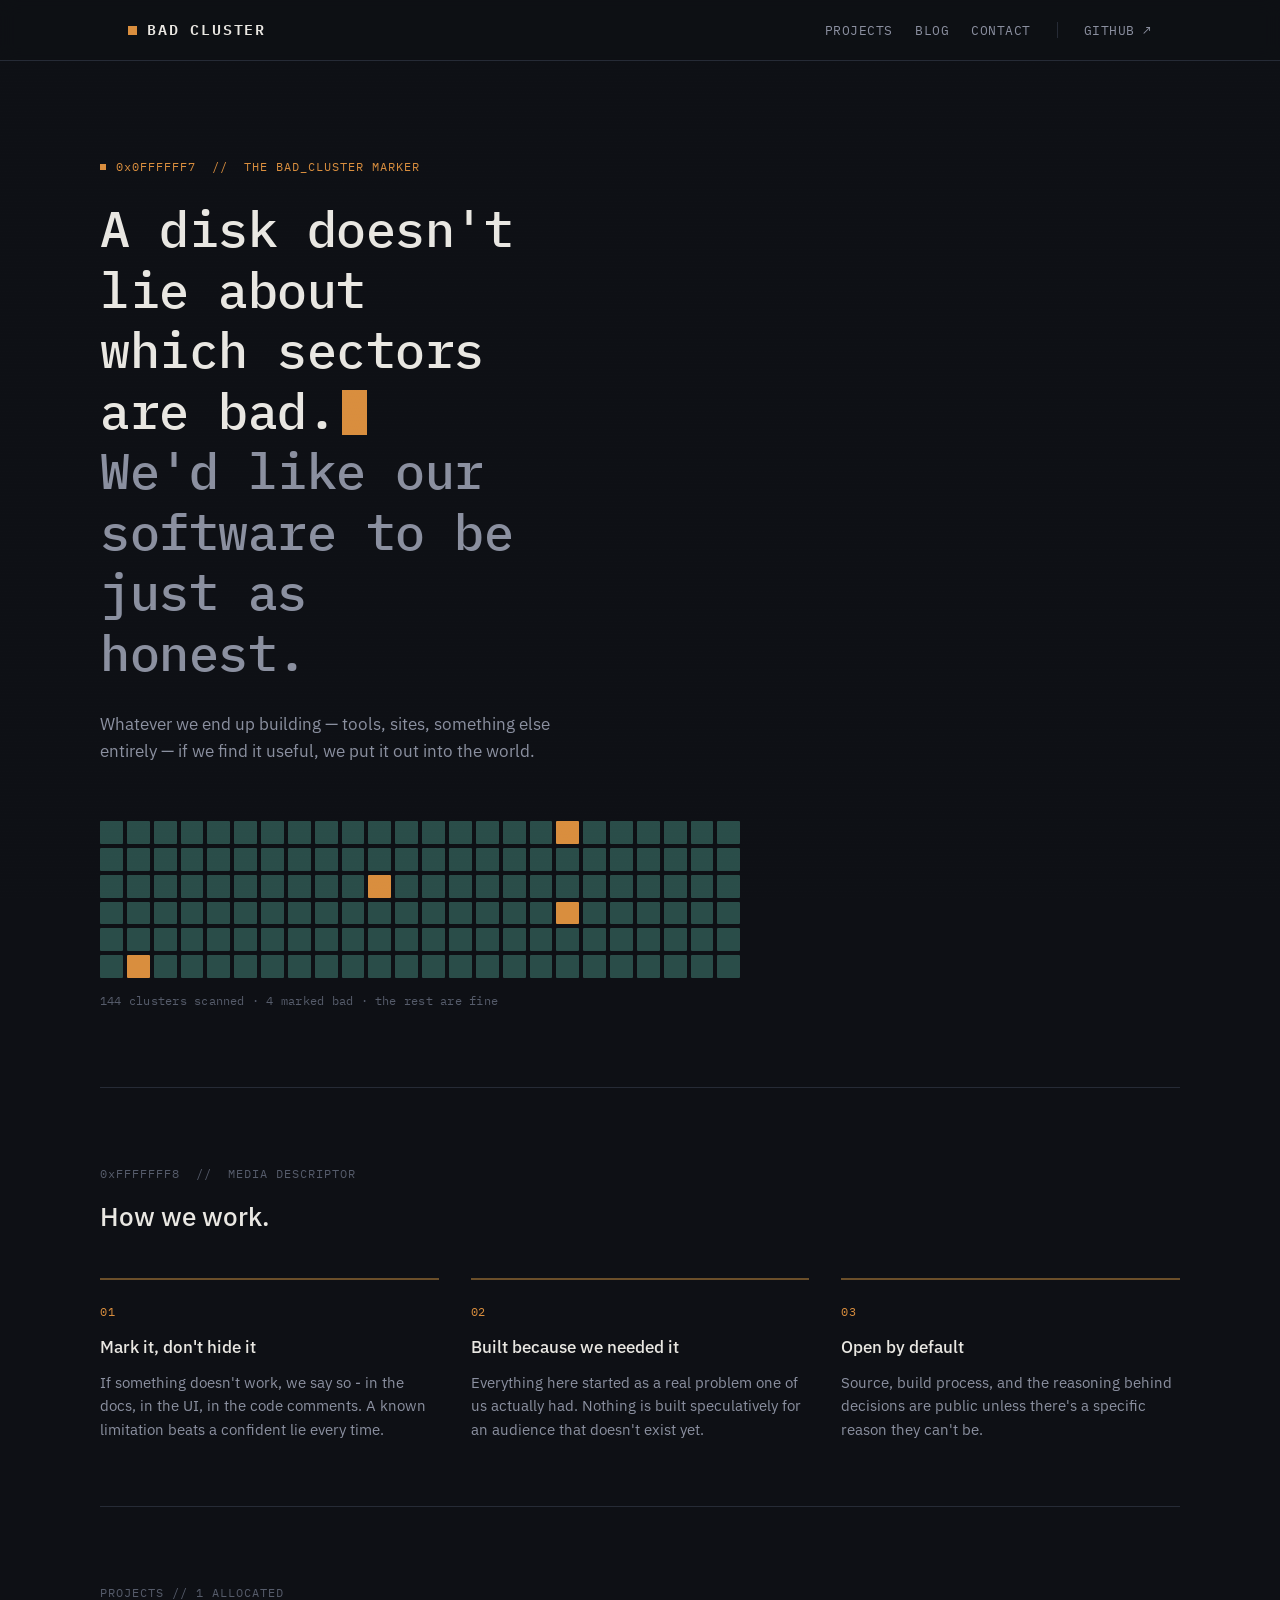
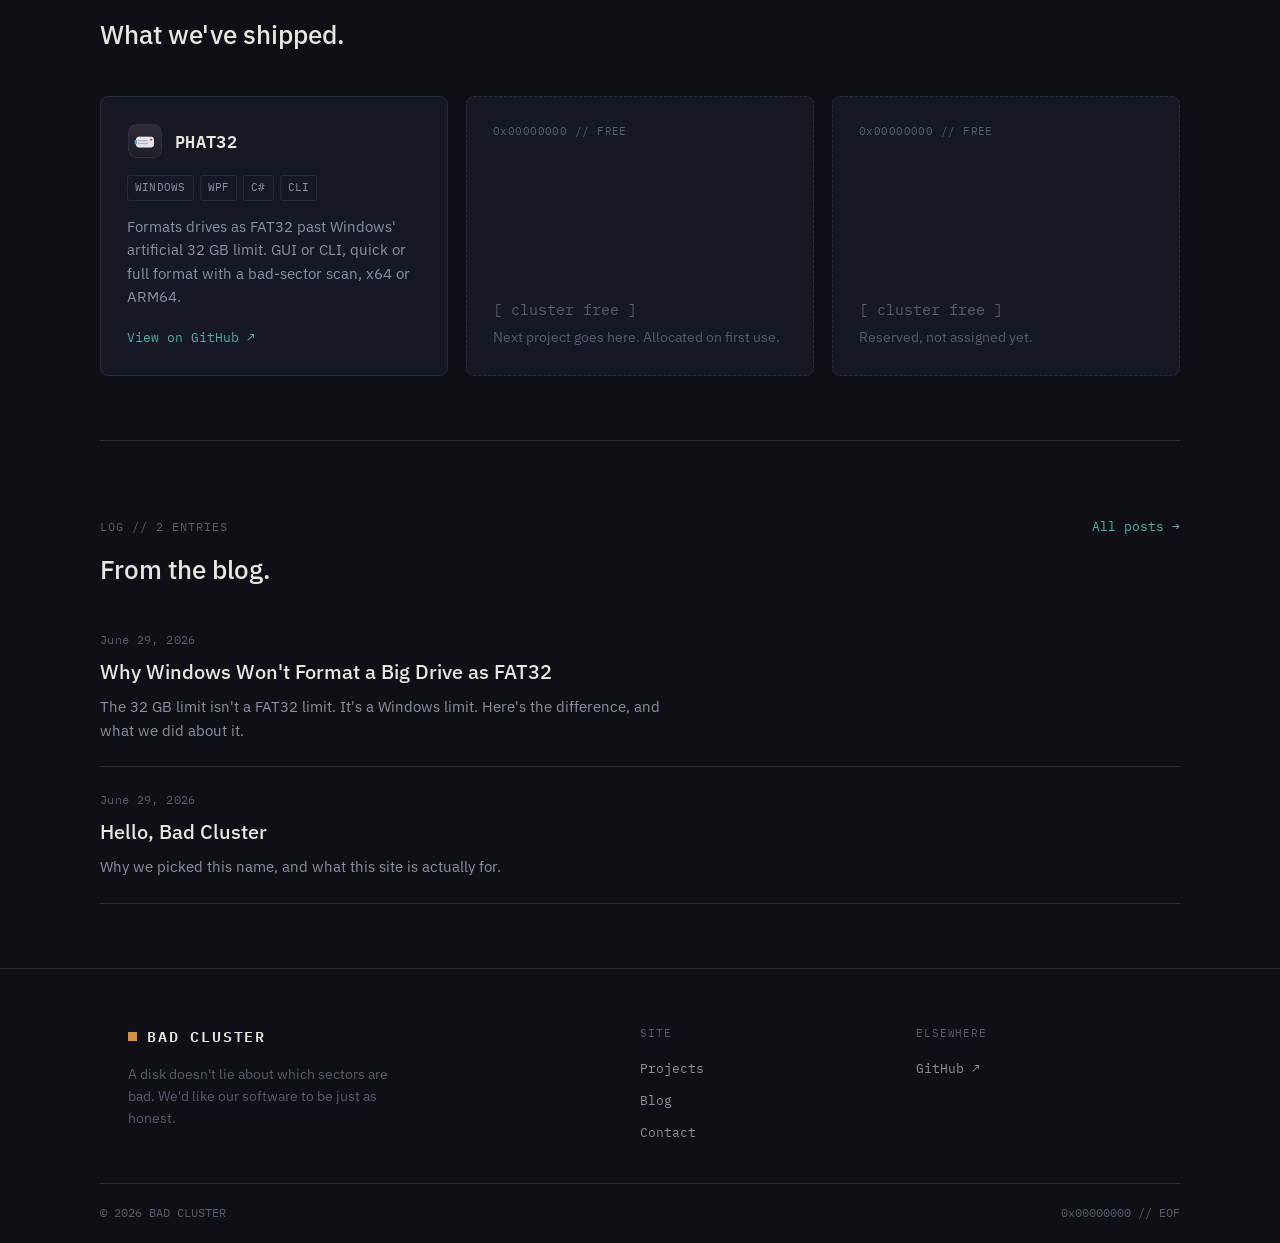
==== index.html @ 5f4e708f "Initial commit" ====
<!DOCTYPE html>
<html lang="en">
<head>
<meta charset="UTF-8">
<meta name="viewport" content="width=device-width, initial-scale=1.0">
<title>Bad Cluster</title>
<meta name="description" content="Whatever we build that turns out useful, we share with the world.">
<link rel="canonical" href="https://badcluster.dev/">
<link rel="icon" href="/assets/phat32-icon.png">
<link rel="stylesheet" href="/styles.css">
<link rel="preconnect" href="https://fonts.googleapis.com">
<link rel="preconnect" href="https://fonts.gstatic.com" crossorigin>
<link href="https://fonts.googleapis.com/css2?family=IBM+Plex+Mono:wght@400;500;600&family=IBM+Plex+Sans:wght@400;500;600&display=swap" rel="stylesheet">
</head>
<body>
<header>
  <div class="header-inner">
    <a class="wordmark" href="/"><span class="dot" aria-hidden="true"></span>BAD CLUSTER</a>
    <button class="nav-toggle" id="navToggle" aria-expanded="false" aria-controls="primaryNav">MENU</button>
    <nav class="nav" id="primaryNav">
      <div class="nav-links">
        <a class="nav-link" href="/#projects">PROJECTS</a>
        <a class="nav-link" href="/blog/">BLOG</a>
        <a class="nav-link" href="/contact/">CONTACT</a>
      </div>
      <div class="nav-divider" aria-hidden="true"></div>
      <a class="nav-link" href="https://github.com/arelas" target="_blank" rel="noopener">GITHUB &#8599;</a>
    </nav>
  </div>
</header>
<script>
  document.getElementById('navToggle').addEventListener('click', function () {
    var nav = document.getElementById('primaryNav');
    var open = nav.classList.toggle('is-open');
    this.setAttribute('aria-expanded', open ? 'true' : 'false');
  });
</script>
<main>

<section class="hero wrap">
  <p class="eyebrow">0x0FFFFFF7 &nbsp;//&nbsp; THE BAD_CLUSTER MARKER</p>
  <h1>A disk doesn't lie about which sectors are bad.<span class="hero-cursor" aria-hidden="true"></span><br><span class="dim">We'd like our software to be just as honest.</span></h1>
  <p class="hero-sub">Whatever we end up building &mdash; tools, sites, something else entirely &mdash; if we find it useful, we put it out into the world.</p>

  <div class="sector-grid" aria-hidden="true">
      <span class="cell"></span>
      <span class="cell"></span>
      <span class="cell"></span>
      <span class="cell"></span>
      <span class="cell"></span>
      <span class="cell"></span>
      <span class="cell"></span>
      <span class="cell"></span>
      <span class="cell"></span>
      <span class="cell"></span>
      <span class="cell"></span>
      <span class="cell"></span>
      <span class="cell"></span>
      <span class="cell"></span>
      <span class="cell"></span>
      <span class="cell"></span>
      <span class="cell"></span>
      <span class="cell bad" data-tip="0x0FFFFFF7 BAD_CLUSTER"></span>
      <span class="cell"></span>
      <span class="cell"></span>
      <span class="cell"></span>
      <span class="cell"></span>
      <span class="cell"></span>
      <span class="cell"></span>
      <span class="cell"></span>
      <span class="cell"></span>
      <span class="cell"></span>
      <span class="cell"></span>
      <span class="cell"></span>
      <span class="cell"></span>
      <span class="cell"></span>
      <span class="cell"></span>
      <span class="cell"></span>
      <span class="cell"></span>
      <span class="cell"></span>
      <span class="cell"></span>
      <span class="cell"></span>
      <span class="cell"></span>
      <span class="cell"></span>
      <span class="cell"></span>
      <span class="cell"></span>
      <span class="cell"></span>
      <span class="cell"></span>
      <span class="cell"></span>
      <span class="cell"></span>
      <span class="cell"></span>
      <span class="cell"></span>
      <span class="cell"></span>
      <span class="cell"></span>
      <span class="cell"></span>
      <span class="cell"></span>
      <span class="cell"></span>
      <span class="cell"></span>
      <span class="cell"></span>
      <span class="cell"></span>
      <span class="cell"></span>
      <span class="cell"></span>
      <span class="cell"></span>
      <span class="cell bad" data-tip="0x0FFFFFF7 BAD_CLUSTER"></span>
      <span class="cell"></span>
      <span class="cell"></span>
      <span class="cell"></span>
      <span class="cell"></span>
      <span class="cell"></span>
      <span class="cell"></span>
      <span class="cell"></span>
      <span class="cell"></span>
      <span class="cell"></span>
      <span class="cell"></span>
      <span class="cell"></span>
      <span class="cell"></span>
      <span class="cell"></span>
      <span class="cell"></span>
      <span class="cell"></span>
      <span class="cell"></span>
      <span class="cell"></span>
      <span class="cell"></span>
      <span class="cell"></span>
      <span class="cell"></span>
      <span class="cell"></span>
      <span class="cell"></span>
      <span class="cell"></span>
      <span class="cell"></span>
      <span class="cell"></span>
      <span class="cell"></span>
      <span class="cell"></span>
      <span class="cell"></span>
      <span class="cell"></span>
      <span class="cell"></span>
      <span class="cell bad" data-tip="0x0FFFFFF7 BAD_CLUSTER"></span>
      <span class="cell"></span>
      <span class="cell"></span>
      <span class="cell"></span>
      <span class="cell"></span>
      <span class="cell"></span>
      <span class="cell"></span>
      <span class="cell"></span>
      <span class="cell"></span>
      <span class="cell"></span>
      <span class="cell"></span>
      <span class="cell"></span>
      <span class="cell"></span>
      <span class="cell"></span>
      <span class="cell"></span>
      <span class="cell"></span>
      <span class="cell"></span>
      <span class="cell"></span>
      <span class="cell"></span>
      <span class="cell"></span>
      <span class="cell"></span>
      <span class="cell"></span>
      <span class="cell"></span>
      <span class="cell"></span>
      <span class="cell"></span>
      <span class="cell"></span>
      <span class="cell"></span>
      <span class="cell"></span>
      <span class="cell"></span>
      <span class="cell"></span>
      <span class="cell"></span>
      <span class="cell"></span>
      <span class="cell bad" data-tip="0x0FFFFFF7 BAD_CLUSTER"></span>
      <span class="cell"></span>
      <span class="cell"></span>
      <span class="cell"></span>
      <span class="cell"></span>
      <span class="cell"></span>
      <span class="cell"></span>
      <span class="cell"></span>
      <span class="cell"></span>
      <span class="cell"></span>
      <span class="cell"></span>
      <span class="cell"></span>
      <span class="cell"></span>
      <span class="cell"></span>
      <span class="cell"></span>
      <span class="cell"></span>
      <span class="cell"></span>
      <span class="cell"></span>
      <span class="cell"></span>
      <span class="cell"></span>
      <span class="cell"></span>
      <span class="cell"></span>
      <span class="cell"></span>
  </div>
  <p class="sector-caption">144 clusters scanned &middot; 4 marked bad &middot; the rest are fine</p>
</section>

<section class="block wrap" id="approach">
  <div class="section-head">
    <div>
      <p class="section-eyebrow">0xFFFFFFF8 &nbsp;//&nbsp; MEDIA DESCRIPTOR</p>
      <h2>How we work.</h2>
    </div>
  </div>

  <div class="principle-grid">
    <div class="principle">
      <span class="principle-marker">01</span>
      <h3>Mark it, don't hide it</h3>
      <p>If something doesn't work, we say so - in the docs, in the UI, in the code comments. A known limitation beats a confident lie every time.</p>
    </div>
    <div class="principle">
      <span class="principle-marker">02</span>
      <h3>Built because we needed it</h3>
      <p>Everything here started as a real problem one of us actually had. Nothing is built speculatively for an audience that doesn't exist yet.</p>
    </div>
    <div class="principle">
      <span class="principle-marker">03</span>
      <h3>Open by default</h3>
      <p>Source, build process, and the reasoning behind decisions are public unless there's a specific reason they can't be.</p>
    </div>
  </div>
</section>

<section class="block wrap" id="projects">
  <div class="section-head">
    <div>
      <p class="section-eyebrow">PROJECTS // 1 ALLOCATED</p>
      <h2>What we've shipped.</h2>
    </div>
  </div>

  <div class="project-grid">

    <a class="card shipped" href="https://github.com/arelas/Phat32" target="_blank" rel="noopener">
      <div class="card-top">
        <img class="card-icon" src="/assets/phat32-icon.png" alt="">
        <span class="card-title">PHAT32</span>
      </div>
      <div class="tags">
        <span class="tag">WINDOWS</span>
        <span class="tag">WPF</span>
        <span class="tag">C#</span>
        <span class="tag">CLI</span>
      </div>
      <p class="card-desc">Formats drives as FAT32 past Windows' artificial 32&nbsp;GB limit. GUI or CLI, quick or full format with a bad-sector scan, x64 or ARM64.</p>
      <span class="card-link">View on GitHub &#8599;</span>
    </a>

    <div class="card empty">
      <span class="marker">0x00000000 // FREE</span>
      <div>
        <p class="empty-label">[ cluster free ]</p>
        <p class="empty-sub">Next project goes here. Allocated on first use.</p>
      </div>
    </div>

    <div class="card empty">
      <span class="marker">0x00000000 // FREE</span>
      <div>
        <p class="empty-label">[ cluster free ]</p>
        <p class="empty-sub">Reserved, not assigned yet.</p>
      </div>
    </div>

  </div>
</section>

<section class="block wrap">
  <div class="section-head">
    <div>
      <p class="section-eyebrow">LOG // 2 ENTRIES</p>
      <h2>From the blog.</h2>
    </div>
    <a class="section-link" href="/blog/">All posts &#8594;</a>
  </div>
  <div class="post-list">
      <a class="post-item" href="/blog/fat32-32gb-limit/">
        <span class="post-meta">June 29, 2026</span>
        <span class="post-item-title">Why Windows Won't Format a Big Drive as FAT32</span>
        <span class="post-item-summary">The 32 GB limit isn't a FAT32 limit. It's a Windows limit. Here's the difference, and what we did about it.</span>
      </a>

      <a class="post-item" href="/blog/hello-bad-cluster/">
        <span class="post-meta">June 29, 2026</span>
        <span class="post-item-title">Hello, Bad Cluster</span>
        <span class="post-item-summary">Why we picked this name, and what this site is actually for.</span>
      </a>
  </div>
</section>

</main>
<footer>
  <div class="wrap footer-grid">
    <div class="footer-brand">
      <a class="wordmark" href="/"><span class="dot" aria-hidden="true"></span>BAD CLUSTER</a>
      <p class="footer-tagline">A disk doesn't lie about which sectors are bad. We'd like our software to be just as honest.</p>
    </div>
    <div class="footer-col">
      <p class="footer-col-head">SITE</p>
      <a href="/#projects">Projects</a>
      <a href="/blog/">Blog</a>
      <a href="/contact/">Contact</a>
    </div>
    <div class="footer-col">
      <p class="footer-col-head">ELSEWHERE</p>
      <a href="https://github.com/arelas" target="_blank" rel="noopener">GitHub &#8599;</a>
    </div>
  </div>
  <div class="wrap footer-bottom">
    <span>&copy; 2026 BAD CLUSTER</span>
    <span class="footer-marker">0x00000000 // EOF</span>
  </div>
</footer>
</body>
</html>
---- styles.css ----
:root {
  --bg-void: #0E1015;
  --bg-panel: #161922;
  --bg-panel-2: #1C2029;
  --ink: #E9E7E2;
  --ink-dim: #8B90A0;
  --ink-faint: #565C6B;
  --accent-copper: #D98E3E;
  --accent-copper-dim: #6B4F2A;
  --accent-teal: #46B3A6;
  --accent-teal-dim: #2A4D49;
  --line: #262B36;
  --mono: 'IBM Plex Mono', ui-monospace, monospace;
  --sans: 'IBM Plex Sans', system-ui, sans-serif;
}

* { box-sizing: border-box; }
html { scroll-behavior: smooth; }

body {
  margin: 0;
  background: var(--bg-void);
  color: var(--ink);
  font-family: var(--sans);
  line-height: 1.6;
  -webkit-font-smoothing: antialiased;
  position: relative;
}

body::before {
  content: '';
  position: fixed;
  inset: 0;
  pointer-events: none;
  z-index: 1;
  background-image: repeating-linear-gradient(
    to bottom,
    rgba(255, 255, 255, 0.015) 0px,
    rgba(255, 255, 255, 0.015) 1px,
    transparent 1px,
    transparent 3px
  );
  opacity: 0.4;
}

a { color: inherit; text-decoration: none; }

a:focus-visible,
button:focus-visible,
input:focus-visible,
textarea:focus-visible,
.card:focus-visible {
  outline: 2px solid var(--accent-teal);
  outline-offset: 3px;
  border-radius: 2px;
}

.wrap {
  max-width: 1080px;
  margin: 0 auto;
  padding: 0 28px;
}

.wrap-narrow {
  max-width: 720px;
  margin: 0 auto;
  padding: 0 28px;
}

/* ---- Header --------------------------------------------------------- */

header {
  position: sticky;
  top: 0;
  z-index: 10;
  background: rgba(14, 16, 21, 0.88);
  backdrop-filter: blur(8px);
  border-bottom: 1px solid var(--line);
}

.header-inner {
  display: flex;
  align-items: center;
  justify-content: space-between;
  padding: 18px 28px;
  max-width: 1080px;
  margin: 0 auto;
}

.wordmark {
  font-family: var(--mono);
  font-weight: 600;
  font-size: 0.95rem;
  letter-spacing: 0.12em;
  display: flex;
  align-items: center;
  gap: 10px;
}

.wordmark .dot {
  width: 9px;
  height: 9px;
  background: var(--accent-copper);
  display: inline-block;
  flex-shrink: 0;
}

.nav {
  display: flex;
  align-items: center;
  gap: 26px;
}

.nav-links {
  display: flex;
  align-items: center;
  gap: 22px;
}

.nav-link {
  font-family: var(--mono);
  font-size: 0.82rem;
  color: var(--ink-dim);
  letter-spacing: 0.04em;
  transition: color 0.15s ease;
}
.nav-link:hover { color: var(--accent-teal); }
.nav-link.is-active { color: var(--ink); }

.nav-divider {
  width: 1px;
  height: 16px;
  background: var(--line);
}

/* ---- Mobile nav toggle ------------------------------------------------ */

.nav-toggle {
  display: none;
  background: none;
  border: none;
  color: var(--ink);
  font-family: var(--mono);
  font-size: 0.78rem;
  letter-spacing: 0.06em;
  cursor: pointer;
  padding: 6px 0;
}

/* ---- Hero (home) ------------------------------------------------------ */

.hero {
  padding: 96px 0 64px;
}

.eyebrow {
  font-family: var(--mono);
  font-size: 0.78rem;
  letter-spacing: 0.08em;
  color: var(--accent-copper);
  margin: 0 0 22px;
  display: flex;
  align-items: center;
  gap: 10px;
}
.eyebrow::before {
  content: '';
  width: 6px;
  height: 6px;
  background: var(--accent-copper);
  display: inline-block;
}

h1 {
  font-family: var(--mono);
  font-weight: 500;
  font-size: clamp(1.9rem, 4.4vw, 3.1rem);
  line-height: 1.22;
  letter-spacing: -0.01em;
  margin: 0 0 28px;
  max-width: 14ch;
}

h1 .dim { color: var(--ink-dim); }

.hero-cursor {
  display: inline-block;
  width: 0.5em;
  height: 0.9em;
  background: var(--accent-copper);
  margin-left: 6px;
  vertical-align: -0.12em;
  animation: blink 1.1s steps(1) infinite;
}

@keyframes blink {
  0%, 49% { opacity: 1; }
  50%, 100% { opacity: 0; }
}

.hero-sub {
  font-size: 1.05rem;
  color: var(--ink-dim);
  max-width: 46ch;
  margin: 0 0 56px;
}

/* ---- Page hero (blog / contact - smaller, no sector grid) ------------- */

.page-hero {
  padding: 64px 0 16px;
}

.page-hero h1 {
  font-size: clamp(1.7rem, 3.6vw, 2.4rem);
  max-width: 22ch;
  margin-bottom: 14px;
}

.page-hero .hero-sub {
  margin-bottom: 0;
  max-width: 56ch;
}

/* ---- Sector grid (signature element) ---------------------------------- */

.sector-grid {
  display: grid;
  grid-template-columns: repeat(24, 1fr);
  gap: 4px;
  max-width: 640px;
}

.cell {
  aspect-ratio: 1;
  background: var(--accent-teal-dim);
  border-radius: 1px;
  position: relative;
  transition: background 0.2s ease;
}

.cell.bad {
  background: var(--accent-copper);
}

.cell.bad::after {
  content: attr(data-tip);
  position: absolute;
  bottom: calc(100% + 8px);
  left: 50%;
  transform: translateX(-50%);
  background: var(--bg-panel-2);
  border: 1px solid var(--line);
  color: var(--accent-copper);
  font-family: var(--mono);
  font-size: 0.68rem;
  letter-spacing: 0.03em;
  padding: 5px 9px;
  white-space: nowrap;
  border-radius: 3px;
  opacity: 0;
  pointer-events: none;
  transition: opacity 0.15s ease;
  z-index: 5;
}

.cell.bad:hover::after,
.cell.bad:focus-visible::after {
  opacity: 1;
}

.sector-caption {
  font-family: var(--mono);
  font-size: 0.74rem;
  color: var(--ink-faint);
  margin-top: 14px;
  letter-spacing: 0.02em;
}

/* ---- Section shared ---------------------------------------------------- */

section.block {
  padding: 64px 0;
  border-top: 1px solid var(--line);
}

.section-head {
  display: flex;
  align-items: baseline;
  justify-content: space-between;
  margin-bottom: 40px;
  flex-wrap: wrap;
  gap: 12px;
}

.section-eyebrow {
  font-family: var(--mono);
  font-size: 0.78rem;
  color: var(--ink-faint);
  letter-spacing: 0.08em;
}

.section-head h2 {
  font-family: var(--sans);
  font-weight: 500;
  font-size: 1.6rem;
  margin: 6px 0 0;
  color: var(--ink);
}

.section-link {
  font-family: var(--mono);
  font-size: 0.82rem;
  color: var(--accent-teal);
  border-bottom: 1px solid transparent;
  transition: border-color 0.15s ease;
  white-space: nowrap;
}
.section-link:hover { border-color: var(--accent-teal); }

/* ---- Project cards ------------------------------------------------------ */

.project-grid {
  display: grid;
  grid-template-columns: repeat(auto-fit, minmax(260px, 1fr));
  gap: 18px;
}

.card {
  background: var(--bg-panel);
  border: 1px solid var(--line);
  border-radius: 8px;
  padding: 26px;
  display: flex;
  flex-direction: column;
  transition: border-color 0.18s ease, transform 0.18s ease;
}

.card.shipped:hover,
.card.shipped:focus-visible {
  border-color: var(--accent-teal-dim);
  transform: translateY(-2px);
}

.card-top {
  display: flex;
  align-items: center;
  gap: 12px;
  margin-bottom: 16px;
}

.card-icon {
  width: 36px;
  height: 36px;
  border-radius: 6px;
  object-fit: cover;
  flex-shrink: 0;
}

.card-title {
  font-family: var(--mono);
  font-weight: 600;
  font-size: 1.05rem;
  letter-spacing: 0.02em;
}

.tags {
  display: flex;
  flex-wrap: wrap;
  gap: 6px;
  margin-bottom: 14px;
}

.tag {
  font-family: var(--mono);
  font-size: 0.68rem;
  color: var(--ink-dim);
  border: 1px solid var(--line);
  border-radius: 3px;
  padding: 3px 7px;
  letter-spacing: 0.02em;
}

.card-desc {
  color: var(--ink-dim);
  font-size: 0.92rem;
  flex-grow: 1;
  margin: 0 0 18px;
}

.card-link {
  font-family: var(--mono);
  font-size: 0.82rem;
  color: var(--accent-teal);
  align-self: flex-start;
  border-bottom: 1px solid transparent;
  transition: border-color 0.15s ease;
}
.card-link:hover { border-color: var(--accent-teal); }

/* Empty / unallocated cards */

.card.empty {
  border-style: dashed;
  border-color: var(--line);
  justify-content: space-between;
  min-height: 168px;
}

.card.empty .marker {
  font-family: var(--mono);
  font-size: 0.68rem;
  color: var(--ink-faint);
  letter-spacing: 0.04em;
}

.card.empty .empty-label {
  font-family: var(--mono);
  color: var(--ink-faint);
  font-size: 0.95rem;
  margin: 14px 0 6px;
}

.card.empty .empty-sub {
  color: var(--ink-faint);
  font-size: 0.85rem;
  margin: 0;
}

/* ---- Principles (how we work) -------------------------------------------- */

.principle-grid {
  display: grid;
  grid-template-columns: repeat(auto-fit, minmax(220px, 1fr));
  gap: 32px;
}

.principle {
  border-top: 2px solid var(--accent-copper-dim);
  padding-top: 18px;
}

.principle-marker {
  font-family: var(--mono);
  font-size: 0.78rem;
  color: var(--accent-copper);
  letter-spacing: 0.06em;
}

.principle h3 {
  font-family: var(--sans);
  font-weight: 500;
  font-size: 1.08rem;
  color: var(--ink);
  margin: 10px 0 10px;
}

.principle p {
  color: var(--ink-dim);
  font-size: 0.92rem;
  margin: 0;
}

/* ---- Blog listing -------------------------------------------------------- */

.post-list {
  display: flex;
  flex-direction: column;
}

.post-item {
  display: flex;
  flex-direction: column;
  gap: 6px;
  padding: 24px 0;
  border-bottom: 1px solid var(--line);
  transition: opacity 0.15s ease;
}

.post-item:first-child { padding-top: 0; }

.post-item:hover .post-item-title { color: var(--accent-teal); }

.post-meta {
  font-family: var(--mono);
  font-size: 0.74rem;
  color: var(--ink-faint);
  letter-spacing: 0.03em;
}

.post-item-title {
  font-family: var(--sans);
  font-weight: 500;
  font-size: 1.25rem;
  color: var(--ink);
  transition: color 0.15s ease;
}

.post-item-summary {
  color: var(--ink-dim);
  font-size: 0.95rem;
  max-width: 64ch;
}

.empty-blog {
  font-family: var(--mono);
  color: var(--ink-faint);
  font-size: 0.92rem;
  padding: 12px 0 32px;
}

/* ---- Blog post (article) ------------------------------------------------- */

.post-header {
  padding: 56px 0 24px;
}

.back-link {
  font-family: var(--mono);
  font-size: 0.8rem;
  color: var(--ink-dim);
  display: inline-block;
  margin-bottom: 28px;
  transition: color 0.15s ease;
}
.back-link:hover { color: var(--accent-teal); }

.post-title {
  font-family: var(--sans);
  font-weight: 600;
  font-size: clamp(1.7rem, 3.6vw, 2.3rem);
  line-height: 1.3;
  margin: 0 0 12px;
}

.post-body {
  padding: 0 0 72px;
  font-size: 1.02rem;
  color: var(--ink);
}

.post-body p { margin: 0 0 20px; color: var(--ink-dim); }
.post-body strong { color: var(--ink); }

.post-body h2 {
  font-family: var(--sans);
  font-weight: 500;
  font-size: 1.35rem;
  color: var(--ink);
  margin: 40px 0 16px;
}

.post-body h3 {
  font-family: var(--sans);
  font-weight: 500;
  font-size: 1.12rem;
  color: var(--ink);
  margin: 32px 0 14px;
}

.post-body a {
  color: var(--accent-teal);
  border-bottom: 1px solid var(--accent-teal-dim);
}
.post-body a:hover { border-color: var(--accent-teal); }

.post-body ul, .post-body ol {
  color: var(--ink-dim);
  margin: 0 0 20px;
  padding-left: 1.3em;
}
.post-body li { margin-bottom: 8px; }

.post-body code {
  font-family: var(--mono);
  background: var(--bg-panel);
  border: 1px solid var(--line);
  border-radius: 3px;
  padding: 2px 6px;
  font-size: 0.88em;
  color: var(--accent-copper);
}

.post-body pre {
  background: var(--bg-panel);
  border: 1px solid var(--line);
  border-radius: 6px;
  padding: 18px;
  overflow-x: auto;
  margin: 0 0 24px;
}
.post-body pre code {
  background: none;
  border: none;
  padding: 0;
  color: var(--ink);
}

.post-body blockquote {
  margin: 0 0 24px;
  padding-left: 18px;
  border-left: 2px solid var(--accent-copper-dim);
  color: var(--ink-dim);
  font-style: normal;
}

/* ---- Contact form --------------------------------------------------------- */

.form-block {
  padding: 16px 0 80px;
}

form.contact-form[hidden] {
  display: none;
}

form.contact-form {
  display: flex;
  flex-direction: column;
  gap: 20px;
  max-width: 560px;
}

.field {
  display: flex;
  flex-direction: column;
  gap: 8px;
}

.field label {
  font-family: var(--mono);
  font-size: 0.78rem;
  color: var(--ink-dim);
  letter-spacing: 0.04em;
}

.field input,
.field textarea {
  background: var(--bg-panel);
  border: 1px solid var(--line);
  border-radius: 6px;
  color: var(--ink);
  font-family: var(--sans);
  font-size: 0.95rem;
  padding: 12px 14px;
  resize: vertical;
}

.field input::placeholder,
.field textarea::placeholder {
  color: var(--ink-faint);
}

.field input:focus,
.field textarea:focus {
  border-color: var(--accent-teal-dim);
  outline: none;
}

.btn-submit {
  font-family: var(--mono);
  font-size: 0.88rem;
  font-weight: 600;
  letter-spacing: 0.04em;
  color: var(--bg-void);
  background: var(--accent-copper);
  border: none;
  border-radius: 6px;
  padding: 13px 24px;
  cursor: pointer;
  align-self: flex-start;
  transition: background 0.15s ease, transform 0.15s ease;
}
.btn-submit:hover {
  background: #E6A256;
  transform: translateY(-1px);
}

.form-note {
  font-family: var(--mono);
  font-size: 0.76rem;
  color: var(--ink-faint);
  margin-top: -4px;
}

.form-success {
  font-family: var(--mono);
  font-size: 0.92rem;
  color: var(--accent-teal);
  border: 1px solid var(--accent-teal-dim);
  background: rgba(70, 179, 166, 0.08);
  border-radius: 6px;
  padding: 16px 18px;
  max-width: 560px;
}

/* ---- Footer ---------------------------------------------------------------- */

footer {
  border-top: 1px solid var(--line);
  padding: 56px 0 0;
}

.footer-grid {
  display: grid;
  grid-template-columns: 2fr 1fr 1fr;
  gap: 40px;
  padding-bottom: 40px;
}

.footer-brand .wordmark { margin-bottom: 14px; }

.footer-tagline {
  color: var(--ink-faint);
  font-size: 0.86rem;
  max-width: 36ch;
  margin: 0;
}

.footer-col {
  display: flex;
  flex-direction: column;
  gap: 11px;
}

.footer-col-head {
  font-family: var(--mono);
  font-size: 0.7rem;
  color: var(--ink-faint);
  letter-spacing: 0.08em;
  margin: 0 0 4px;
}

.footer-col a {
  font-family: var(--mono);
  font-size: 0.82rem;
  color: var(--ink-dim);
  transition: color 0.15s ease;
  width: fit-content;
}
.footer-col a:hover { color: var(--accent-teal); }

.footer-bottom {
  display: flex;
  justify-content: space-between;
  align-items: center;
  flex-wrap: wrap;
  gap: 10px;
  font-family: var(--mono);
  font-size: 0.74rem;
  color: var(--ink-faint);
  border-top: 1px solid var(--line);
  padding: 20px 0;
}

/* ---- Reduced motion ---------------------------------------------------------- */

@media (prefers-reduced-motion: reduce) {
  *, .card, .cell, .nav-link, .card-link, .btn-submit {
    transition: none !important;
    scroll-behavior: auto !important;
  }
  .card.shipped:hover, .btn-submit:hover { transform: none; }
  .hero-cursor { animation: none; opacity: 1; }
}

/* ---- Mobile ------------------------------------------------------------------ */

@media (max-width: 640px) {
  .hero { padding: 64px 0 48px; }
  .page-hero { padding: 48px 0 12px; }
  .sector-grid { grid-template-columns: repeat(16, 1fr); }
  .header-inner { padding: 16px 20px; }
  .wrap, .wrap-narrow { padding: 0 20px; }

  .nav-toggle { display: block; }
  .nav { display: none; }
  .nav.is-open {
    display: flex;
    position: absolute;
    top: 100%;
    left: 0;
    right: 0;
    flex-direction: column;
    align-items: flex-start;
    gap: 16px;
    background: var(--bg-panel);
    border-bottom: 1px solid var(--line);
    padding: 20px;
  }
  .nav.is-open .nav-links {
    flex-direction: column;
    align-items: flex-start;
    gap: 16px;
  }
  .nav.is-open .nav-divider { display: none; }

  .footer-grid {
    grid-template-columns: 1fr;
    gap: 28px;
  }
}
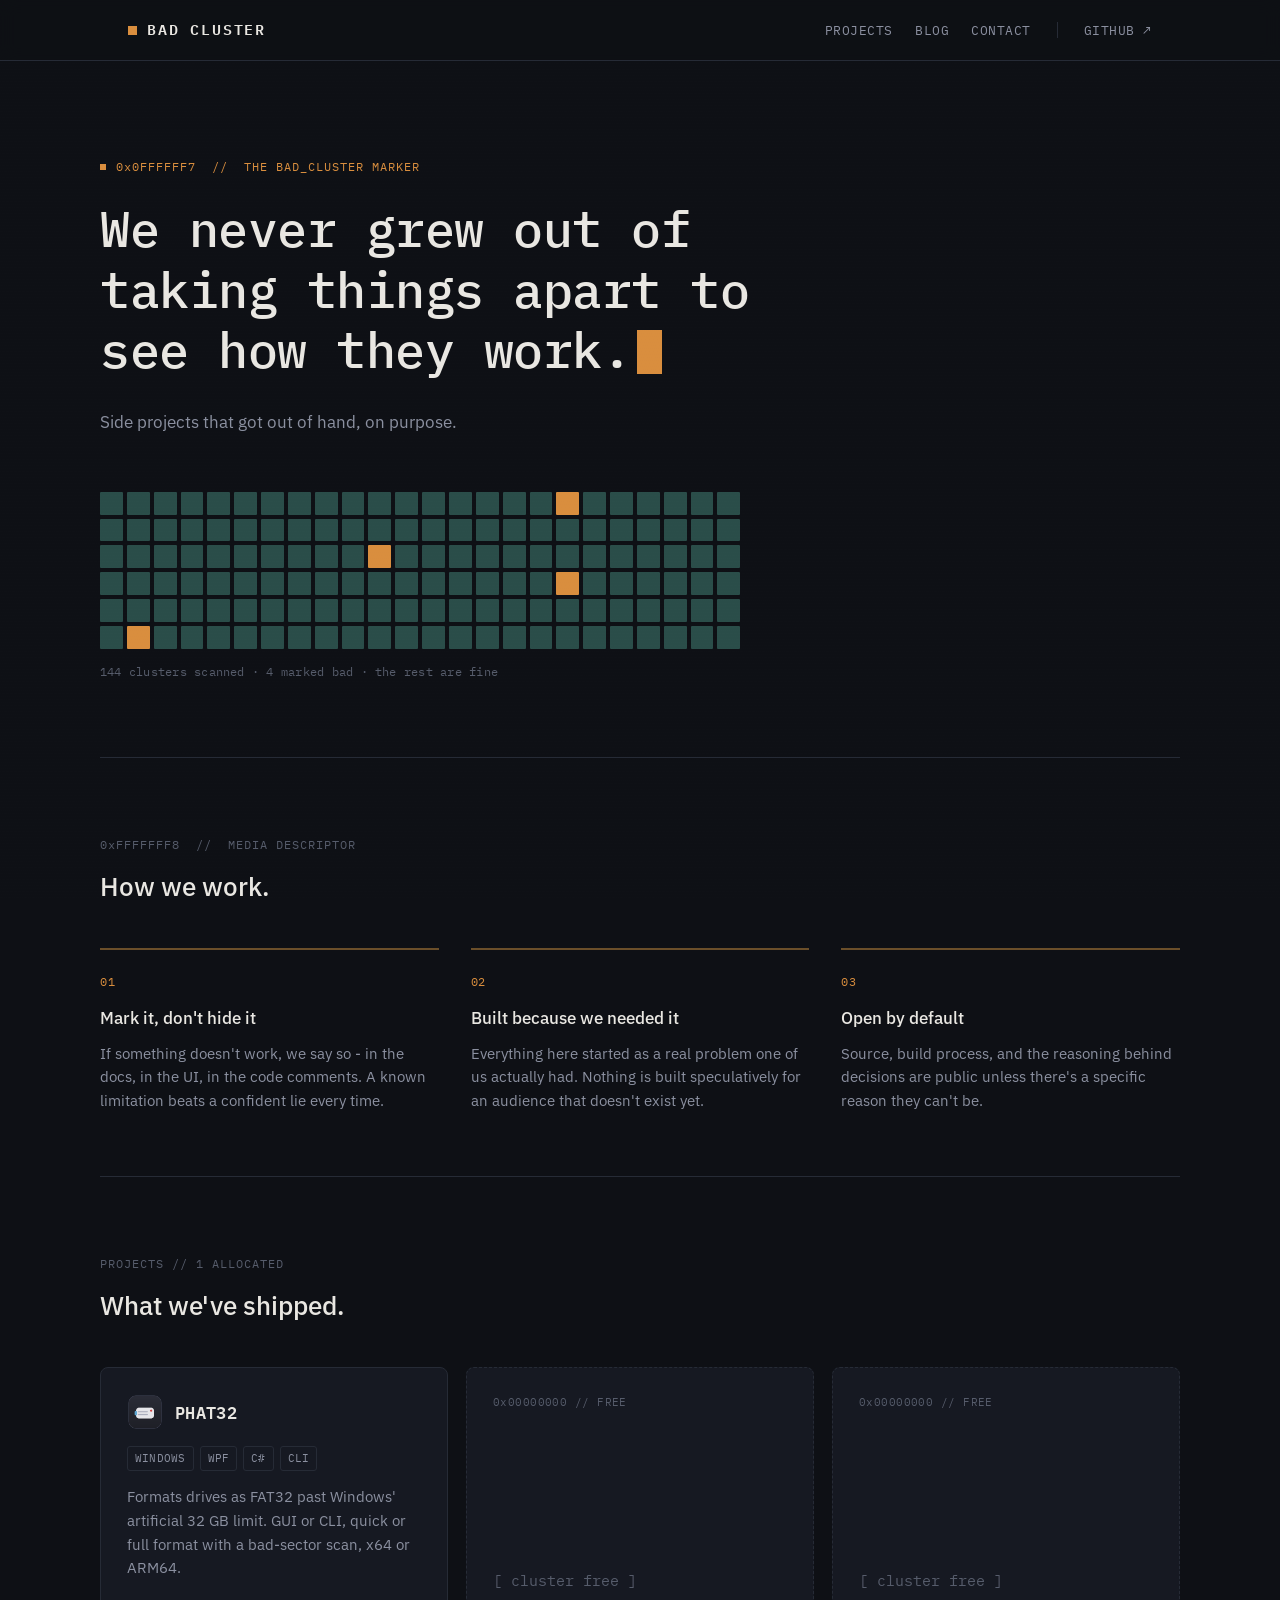
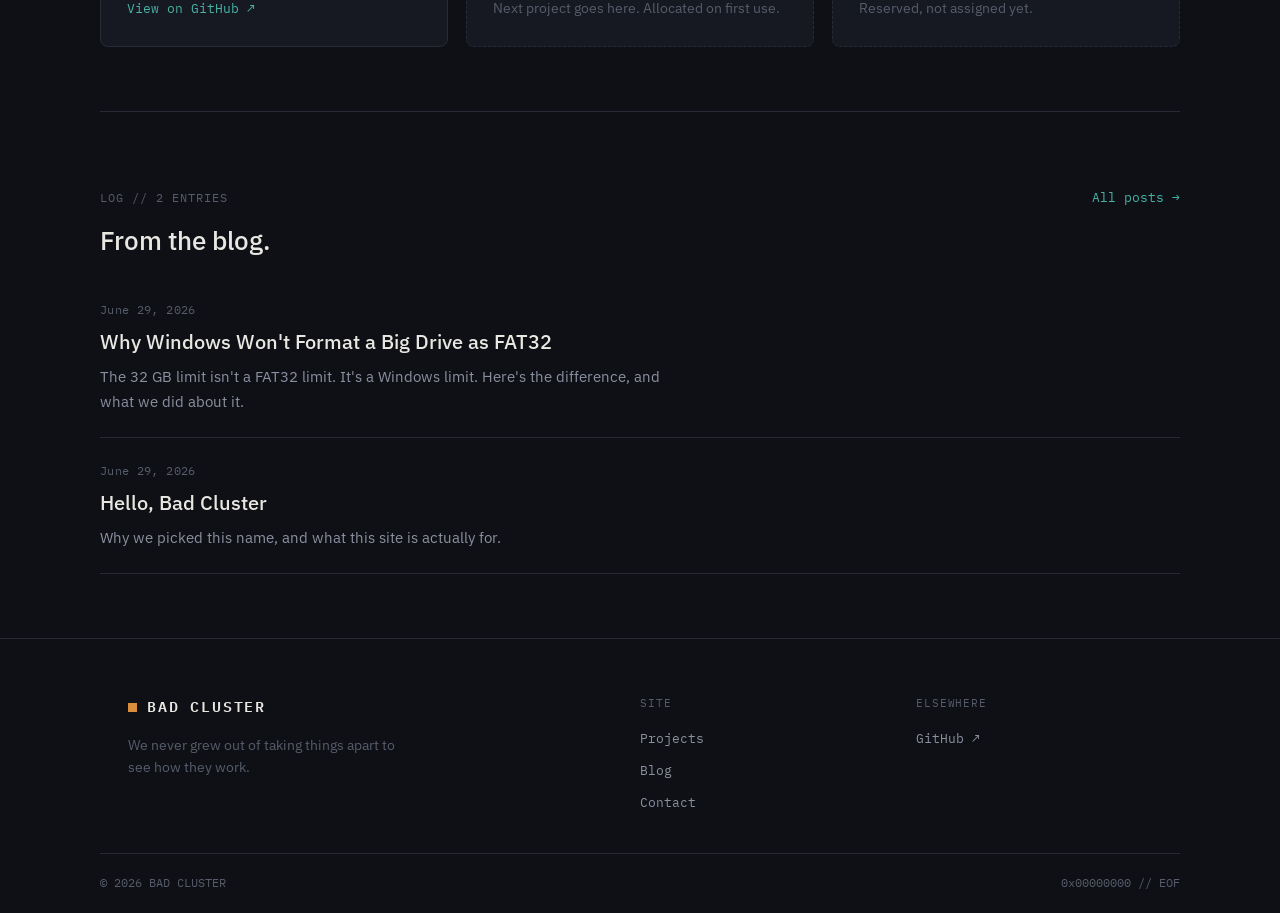
==== commit 7659d1fc: "Rework hero copy: love-of-the-craft framing instead of honesty thesis" ====
--- a/index.html
+++ b/index.html
@@ -4,7 +4,7 @@
 <meta charset="UTF-8">
 <meta name="viewport" content="width=device-width, initial-scale=1.0">
 <title>Bad Cluster</title>
-<meta name="description" content="Whatever we build that turns out useful, we share with the world.">
+<meta name="description" content="Side projects that got out of hand, on purpose.">
 <link rel="canonical" href="https://badcluster.dev/">
 <link rel="icon" href="/assets/phat32-icon.png">
 <link rel="stylesheet" href="/styles.css">
@@ -39,8 +39,8 @@
 
 <section class="hero wrap">
   <p class="eyebrow">0x0FFFFFF7 &nbsp;//&nbsp; THE BAD_CLUSTER MARKER</p>
-  <h1>A disk doesn't lie about which sectors are bad.<span class="hero-cursor" aria-hidden="true"></span><br><span class="dim">We'd like our software to be just as honest.</span></h1>
-  <p class="hero-sub">Whatever we end up building &mdash; tools, sites, something else entirely &mdash; if we find it useful, we put it out into the world.</p>
+  <h1>We never grew out of taking things apart to see how they work.<span class="hero-cursor" aria-hidden="true"></span></h1>
+  <p class="hero-sub">Side projects that got out of hand, on purpose.</p>
 
   <div class="sector-grid" aria-hidden="true">
       <span class="cell"></span>
@@ -290,7 +290,7 @@
   <div class="wrap footer-grid">
     <div class="footer-brand">
       <a class="wordmark" href="/"><span class="dot" aria-hidden="true"></span>BAD CLUSTER</a>
-      <p class="footer-tagline">A disk doesn't lie about which sectors are bad. We'd like our software to be just as honest.</p>
+      <p class="footer-tagline">We never grew out of taking things apart to see how they work.</p>
     </div>
     <div class="footer-col">
       <p class="footer-col-head">SITE</p>
--- a/styles.css
+++ b/styles.css
@@ -178,7 +178,7 @@
   line-height: 1.22;
   letter-spacing: -0.01em;
   margin: 0 0 28px;
-  max-width: 14ch;
+  max-width: 22ch;
 }
 
 h1 .dim { color: var(--ink-dim); }
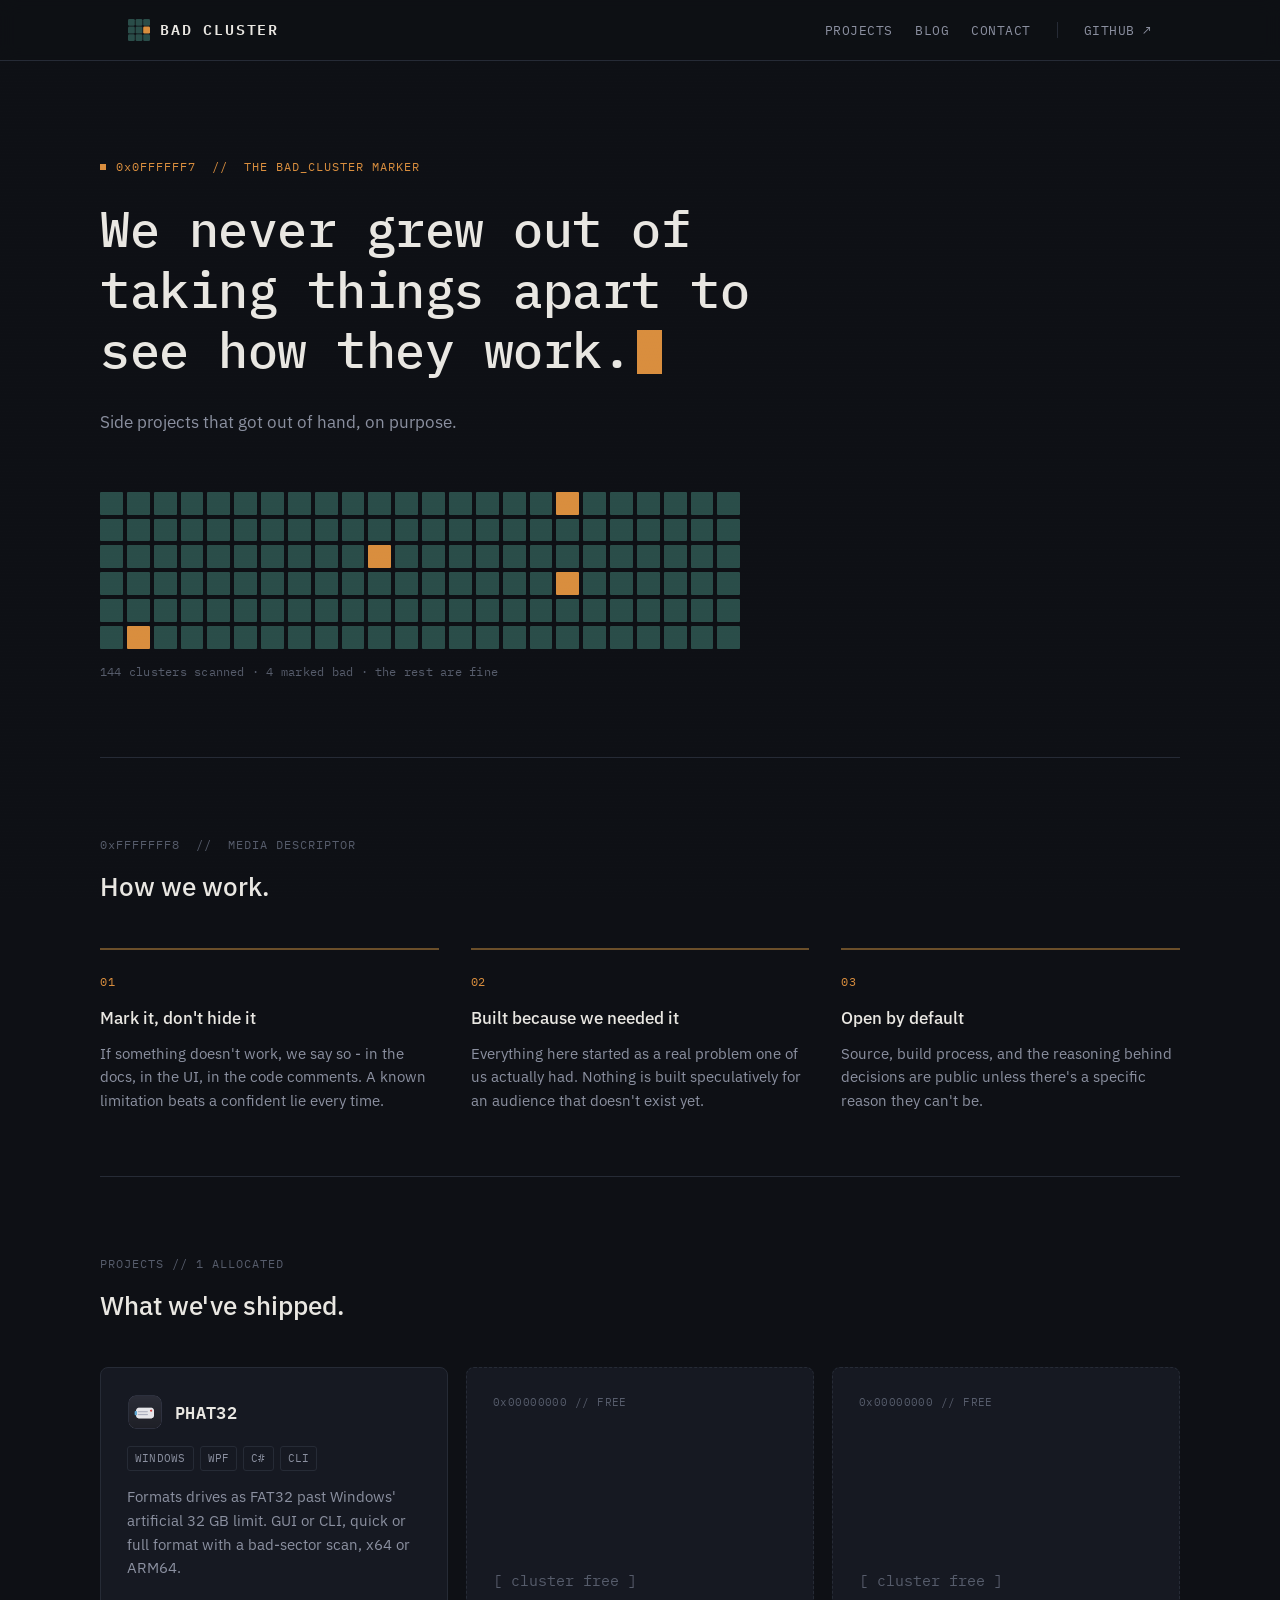
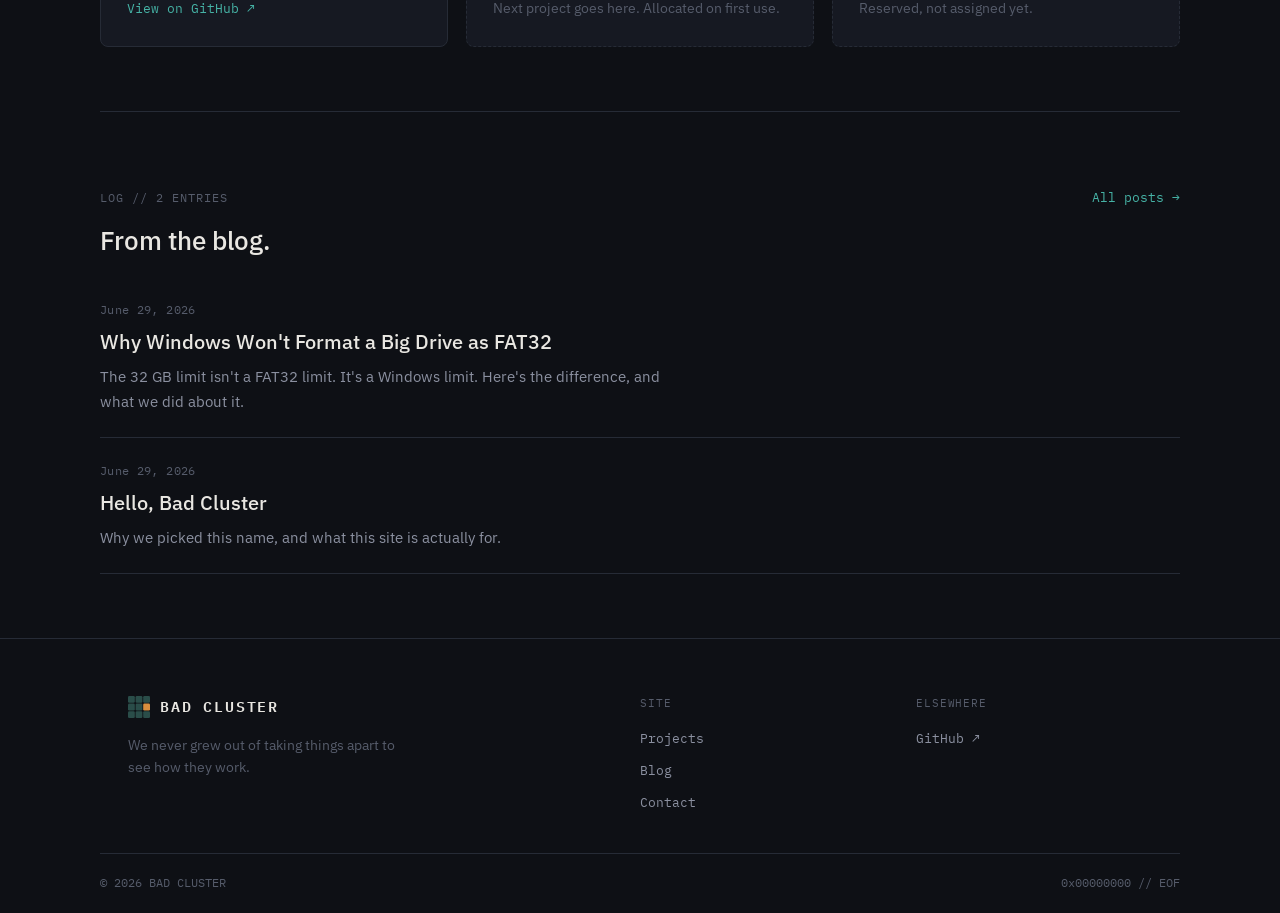
==== commit 1f2b66b1: "Add Bad Cluster logo: new favicon, header/footer mark" ====
--- a/index.html
+++ b/index.html
@@ -6,7 +6,8 @@
 <title>Bad Cluster</title>
 <meta name="description" content="Side projects that got out of hand, on purpose.">
 <link rel="canonical" href="https://badcluster.dev/">
-<link rel="icon" href="/assets/phat32-icon.png">
+<link rel="icon" href="/assets/favicon.ico">
+<link rel="apple-touch-icon" href="/assets/logo/apple-touch-icon-512.png">
 <link rel="stylesheet" href="/styles.css">
 <link rel="preconnect" href="https://fonts.googleapis.com">
 <link rel="preconnect" href="https://fonts.gstatic.com" crossorigin>
@@ -15,7 +16,17 @@
 <body>
 <header>
   <div class="header-inner">
-    <a class="wordmark" href="/"><span class="dot" aria-hidden="true"></span>BAD CLUSTER</a>
+    <a class="wordmark" href="/"><svg class="wordmark-icon" viewBox="0 0 110 110" aria-hidden="true">
+  <rect x="0" y="0" width="34" height="34" rx="6" fill="#2A4D49"/>
+  <rect x="38" y="0" width="34" height="34" rx="6" fill="#2A4D49"/>
+  <rect x="76" y="0" width="34" height="34" rx="6" fill="#2A4D49"/>
+  <rect x="0" y="38" width="34" height="34" rx="6" fill="#2A4D49"/>
+  <rect x="38" y="38" width="34" height="34" rx="6" fill="#2A4D49"/>
+  <rect x="76" y="38" width="34" height="34" rx="6" fill="#D98E3E"/>
+  <rect x="0" y="76" width="34" height="34" rx="6" fill="#2A4D49"/>
+  <rect x="38" y="76" width="34" height="34" rx="6" fill="#2A4D49"/>
+  <rect x="76" y="76" width="34" height="34" rx="6" fill="#2A4D49"/>
+</svg>BAD CLUSTER</a>
     <button class="nav-toggle" id="navToggle" aria-expanded="false" aria-controls="primaryNav">MENU</button>
     <nav class="nav" id="primaryNav">
       <div class="nav-links">
@@ -289,7 +300,17 @@
 <footer>
   <div class="wrap footer-grid">
     <div class="footer-brand">
-      <a class="wordmark" href="/"><span class="dot" aria-hidden="true"></span>BAD CLUSTER</a>
+      <a class="wordmark" href="/"><svg class="wordmark-icon" viewBox="0 0 110 110" aria-hidden="true">
+  <rect x="0" y="0" width="34" height="34" rx="6" fill="#2A4D49"/>
+  <rect x="38" y="0" width="34" height="34" rx="6" fill="#2A4D49"/>
+  <rect x="76" y="0" width="34" height="34" rx="6" fill="#2A4D49"/>
+  <rect x="0" y="38" width="34" height="34" rx="6" fill="#2A4D49"/>
+  <rect x="38" y="38" width="34" height="34" rx="6" fill="#2A4D49"/>
+  <rect x="76" y="38" width="34" height="34" rx="6" fill="#D98E3E"/>
+  <rect x="0" y="76" width="34" height="34" rx="6" fill="#2A4D49"/>
+  <rect x="38" y="76" width="34" height="34" rx="6" fill="#2A4D49"/>
+  <rect x="76" y="76" width="34" height="34" rx="6" fill="#2A4D49"/>
+</svg>BAD CLUSTER</a>
       <p class="footer-tagline">We never grew out of taking things apart to see how they work.</p>
     </div>
     <div class="footer-col">
--- a/styles.css
+++ b/styles.css
@@ -97,11 +97,9 @@
   gap: 10px;
 }
 
-.wordmark .dot {
-  width: 9px;
-  height: 9px;
-  background: var(--accent-copper);
-  display: inline-block;
+.wordmark .wordmark-icon {
+  width: 22px;
+  height: 22px;
   flex-shrink: 0;
 }
 
